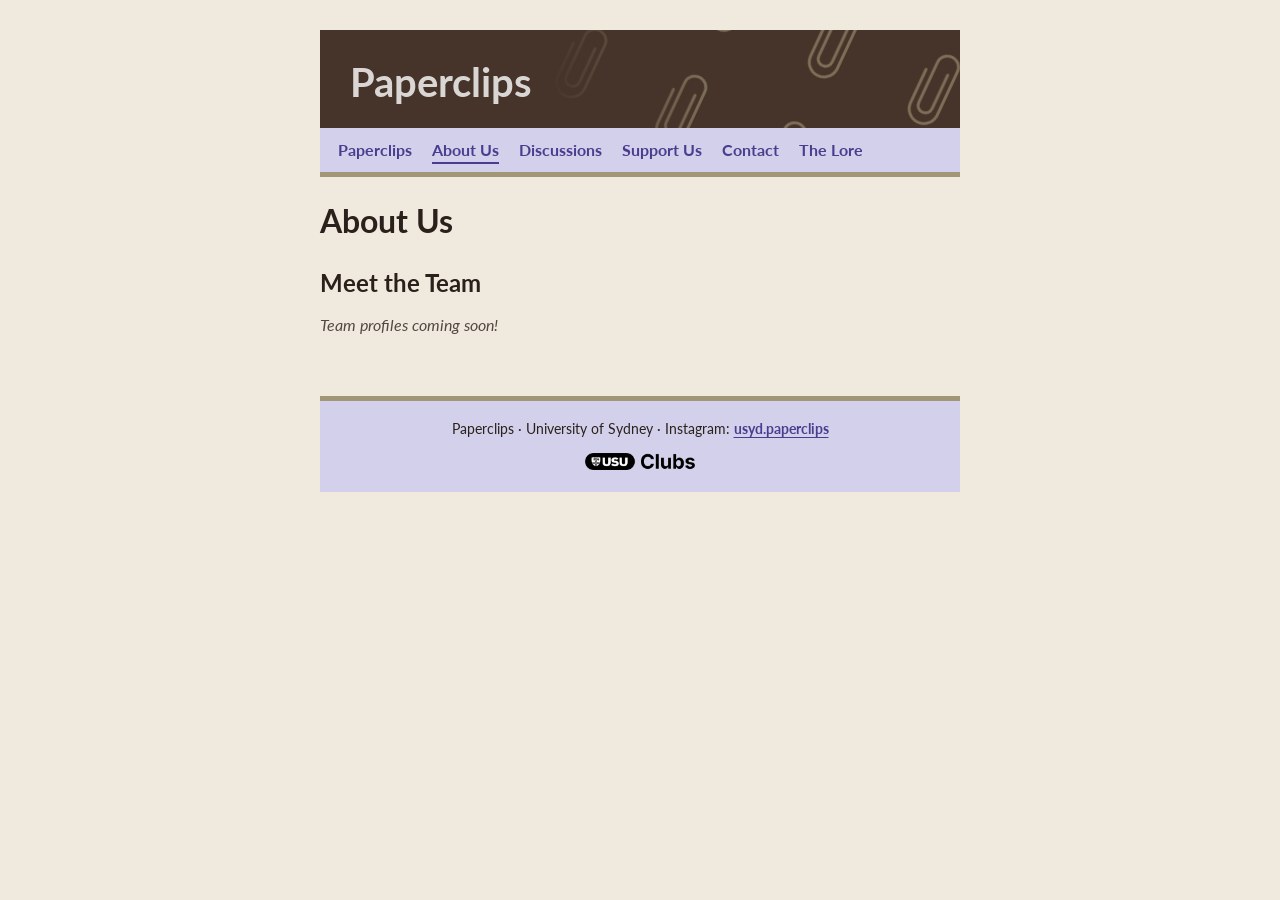
==== about.html @ b9c13a14 "Paperclips website Co-Authored-By: Claude Opus 5.5 <noreply@anthropic.com>" ====
<!DOCTYPE html>
<html lang="en">
<head>
    <meta charset="utf-8">
    <meta name="viewport" content="width=device-width, initial-scale=1">
    <title>About Us | Paperclips</title>
    <link rel="icon" type="image/png" href="images/no-hand-paperclips-logo_Hand%20only.png">
    <link href="style.css" rel="stylesheet">
    <link rel="preconnect" href="https://fonts.gstatic.com">
    <link href="https://fonts.googleapis.com/css2?family=Lato:ital,wght@0,100;0,300;0,400;0,700;0,900;1,100;1,300;1,400;1,700;1,900&display=swap" rel="stylesheet">
</head>

<body>


    <header>

        <h1> Paperclips</h1>


    <nav>
       
        <a href="index.html">Paperclips</a>
        <a href="about.html" aria-current="page">About Us</a>
        <a href="discussions.html">Discussions</a>
        <a href="support.html">Support Us</a>
        <a href="contact.html">Contact</a>
        <a href="the-lore.html">The Lore</a>
    
    </nav> 

</header>

<h1>About Us</h1>

<h2>Meet the Team</h2>

<!-- COMING SOON: delete this paragraph and the word "hidden" below once the team cards are filled in -->
<p class="coming-soon">Team profiles coming soon!</p>

<section class="wholegallery" hidden>

  <!-- PLACEHOLDER: replace the photo, name and bio -->
  <div class="gallery">
    <a target="_blank" href="images/committee-placeholder.svg">
      <img src="images/committee-placeholder.svg" alt="Committee member" width="700" height="500">
    </a>
    <div class="desc"><span class="name placeholder">[Name]</span><br><br><em class="placeholder">[Role]</em><br><br>
      <em class="placeholder">[A short bio]</em></div>
  </div>

  <!-- PLACEHOLDER: replace the photo, name and bio -->
  <div class="gallery">
    <a target="_blank" href="images/committee-placeholder.svg">
      <img src="images/committee-placeholder.svg" alt="Committee member" width="700" height="500">
    </a>
    <div class="desc"><span class="name placeholder">[Name]</span><br><br><em class="placeholder">[Role]</em><br><br>
      <em class="placeholder">[A short bio]</em></div>
  </div>

  <!-- PLACEHOLDER: replace the photo, name and bio -->
  <div class="gallery">
    <a target="_blank" href="images/committee-placeholder.svg">
      <img src="images/committee-placeholder.svg" alt="Committee member" width="700" height="500">
    </a>
    <div class="desc"><span class="name placeholder">[Name]</span><br><br><em class="placeholder">[Role]</em><br><br>
      <em class="placeholder">[A short bio]</em></div>
  </div>

</section>

<footer>
    <p>Paperclips &middot; University of Sydney &middot; Instagram: <a href="https://www.instagram.com/usyd.paperclips/">usyd.paperclips</a></p>
    <a class="footer-usu" href="https://usu.edu.au/" target="_blank" rel="noopener"><img src="images/usu-clubs-logo-black.png" alt="USU Clubs" width="110" height="17"></a>
</footer>

</body>
</html>
---- style.css ----
/* Lavender from the Paperclips logo */
:root{--lavender: #d2d0ea; --lavender-dark: #5e4fae; --brown: #3b2a1d}

html{background-color: lightgoldenrodyellow; overflow-y: scroll}

body{width: 50%; max-width: 720px; margin: auto}

nav{background-color:burlywood; padding: 12px 10px; border-bottom: 5px solid var(--lavender);}

a{margin-left: 10px; text-decoration: none; font-family: "Lato"; font-weight: 700;
}

a, a:visited{color: var(--brown)}

p a, li a{margin-left: 0; text-decoration: underline; text-decoration-thickness: 1px; text-decoration-color: var(--lavender-dark); text-underline-offset: 3px}

nav a{margin: 0 8px}

nav a[aria-current="page"]{text-decoration: underline; text-decoration-color: var(--lavender-dark);
    text-decoration-thickness: 1.5px; text-underline-offset: 6px}

a:hover{color: var(--lavender-dark)}

.p1{color:crimson}

.p2{color:blue}

p {font-family: "Lato"; line-height: 1.45;}

h1, h2, h3{font-family: "Lato";}

body > h1{margin: 24px 0 20px}

h2{margin: 28px 0 8px}

li{font-family: "Lato"; line-height: 1.45;}

ul{list-style: none; padding-left: 4px}

ul li{position: relative; padding-left: 22px}

ul li::before{

    content: ""; position: absolute; left: 2px; top: calc(0.725em - 8px);
    width: 9px; height: 16px; background: url("images/list-bullet.svg") no-repeat center / contain;
}


.photo-right{

    float: right; margin: 0 0 10px 20px;
}

aside{

    float:right; width:280px; display: block; text-align: center;
    background-color: var(--lavender); margin: 0 0 16px 24px; padding: 12px 16px;
    border-radius: 4px;
    font-family: "Lato";
}

.logo{

    float: left; margin: 4px 20px 12px 0
}

aside blockquote{margin: 8px 0 12px; font-style: italic; line-height: 1.5}

header{background-image:url("images/header-banner-brown.svg"); background-size: cover; padding-top: 28px; margin-top: 30px; }

header h1{color: rgb(255, 255, 255, 0.8); margin: 0 0 22px 30px; font-size: 40px;}

th, td {font-family: "Lato";

    border: solid black 1px; padding: 5px;
    text-align: center;

}

table{border-collapse: collapse;}

caption{
    font-family: "Lato"; font-size: 24px; padding: 10px; font-weight: 900;

}

th{

    background-color: saddlebrown;
    color: white;
}

img{max-width: 100%; height: auto;}


/* "The nerdy bit" dropdown */

details{

    background-color: var(--lavender); padding: 10px 16px; margin: 20px 0; clear: both;
    border-radius: 4px;
    font-family: "Lato";
}

summary{font-weight: 700; cursor: pointer;}

summary:hover{color: var(--lavender-dark)}

details p{margin-bottom: 4px}

/* Discussions page: one collapsible box per session */

.sessions details{margin: 12px 0}

.sessions summary{font-size: 17px}

.topics li{margin-bottom: 6px}

.topic-question{display: block; font-size: 14px; line-height: 1.4; opacity: 0.8}

/* On devices with a mouse, show each question as a tooltip on hover instead */
@media (hover: hover){

    .topics li strong{text-decoration: underline dotted rgba(74, 61, 143, 0.5); text-underline-offset: 4px; cursor: default}

    .topic-question{

        position: absolute; left: 22px; top: calc(100% + 4px); z-index: 5;
        width: max-content; max-width: 380px; padding: 8px 12px; border-radius: 6px;
        background-color: #e7e5f4; box-shadow: 0 3px 10px rgba(43, 33, 28, 0.18);
        opacity: 0; visibility: hidden; transition: opacity 0.15s;
    }

    .topics li:hover .topic-question, .topics li:focus .topic-question{opacity: 1; visibility: visible}
}

.session-question{display: block; font-size: 14px; font-weight: 400; line-height: 1.4; opacity: 0.8}

.session-question{margin: 4px 0 2px 18px}


.sessions details[open] summary{margin-bottom: 8px}

.signoff{font-style: italic}

/* Drawing (The Lore page) */

figure.drawing{clear: both; margin: 20px 0}

figure.drawing img{display: block; width: 100%; border-radius: 4px}

figure.drawing figcaption{font-family: "Lato"; font-size: 14px; font-style: italic; margin-top: 6px; opacity: 0.8}

/* Quote box (The Lore page) */

blockquote.quote{

    clear: both; margin: 20px 0; padding: 14px 20px 6px;
    background-color: #e7e5f4; border-left: 4px solid #a19776; border-radius: 4px;
}

blockquote.quote p{font-style: italic; margin-top: 0}

blockquote.quote p.quote-source{font-style: normal; font-size: 14px; text-align: right}

.coming-soon{font-style: italic; opacity: 0.8}

[hidden]{display: none !important}


/* Gallery, based on the 2nd World Problems about us page */

.wholegallery{

    display: grid; grid-template-columns: repeat(auto-fill, minmax(190px, 1fr));
    gap: 32px; margin: 24px 0;
}

div.gallery {
    background-color: white;
    padding: 10px 10px 4px;
    box-shadow: 0 2px 8px rgba(59, 42, 29, 0.25);
}

div.gallery > a {
    display: block;
    margin: 0;
}

div.gallery img {
    display: block;
    width: 100%;
}

div.desc {
    padding: 14px 6px 16px;
    text-align: center;
    font-family: "Lato";
    font-weight: 300;
}

div.desc .name{
    font-size: 20px;
    font-weight: 700;
}

.placeholder{background-color: yellow;}


/* Meetup button, based on the 2nd World Problems tickets button */

a.meetupbtn, a.meetupbtn:visited{

    display: inline-block; margin: 8px 0 4px; padding: 14px 26px;
    background-color: var(--brown); color: lightgoldenrodyellow;
    border-radius: 40px;
}

a.meetupbtn:hover{background-color: var(--lavender-dark); color: white}


/* Supported by (support page) */

.supporter{

    border-top: 1px solid rgba(59, 42, 29, 0.2); padding: 28px 4px 12px; margin: 0;
}

h2 + .supporter{margin-top: 20px}

a.supporter-logo{

    display: flex; align-items: center; gap: 14px; margin: 0 0 18px;
    font-size: 18px; font-weight: 900; color: var(--brown);
}

a.supporter-logo img{display: block; border-radius: 4px; height: auto}

a.supporter-logo:hover{color: var(--lavender-dark)}

.usu-clubs{width: 180px}

.supporter p{margin-top: 0}

.supporter p.disclaimer{font-size: 13px; color: #6b5a4b; line-height: 1.4}


/* How to join steps (contact page) */

ol.steps{padding-left: 22px}

ol.steps li{margin-bottom: 8px; padding-left: 4px}

ol.steps li::marker{font-weight: 900; color: var(--lavender-dark)}


/* Footer */

footer{

    margin: 60px 0 30px; padding: 4px 20px; background-color: burlywood;
    border-top: 5px solid var(--lavender); text-align: center; font-size: 14px;
}



footer a.footer-usu{display: inline-block; margin: 0 0 14px}

footer a.footer-usu img{display: block}

/* Responsive */

@media (max-width: 1100px){

    body{width: 80%}
}

@media (max-width: 700px){

    body{width: auto; margin: 0 16px}

    footer{margin-bottom: 16px}

    header{padding-top: 24px; margin-top: 0}

    header h1{margin: 0 0 18px 16px; font-size: 32px}

    nav{display: flex; flex-wrap: wrap; gap: 8px 0; padding: 10px 6px}

    aside{float: none; width: auto; margin: 0 0 20px}

    body > h1{margin: 20px 0 16px}

    .logo, .photo-right img{width: 110px}
}


/* ---------- Theme: four colours ----------
   Beige (page), brown (banner, button, stripes, text), lavender (nav, footer, boxes; from the logo)
   and one purple (links, bullets, underlines).
   Delete everything from here down to go back to the yellow and tan look. */

:root{--brown: #46332a; --lavender-dark: #4a3d8f}

html{background-color: #f0e9dd}

body{color: #2b211c}

header{background-image: url("images/header-banner-brown.svg")}

nav{background-color: var(--lavender); border-bottom-color: #a19776}

footer{background-color: var(--lavender); border-top-color: #a19776}

a, a:visited, nav a, nav a:visited{color: var(--lavender-dark)}

a:hover, nav a:hover{color: var(--brown)}

a.supporter-logo, a.supporter-logo:visited{color: var(--brown)}

a.supporter-logo:hover{color: var(--lavender-dark)}

details{background-color: #e7e5f4}

a.meetupbtn, a.meetupbtn:visited{background-color: var(--brown); color: #f0e9dd}

a.meetupbtn:hover{background-color: var(--lavender-dark); color: #ffffff}

.supporter{border-top-color: rgba(70, 51, 42, 0.2)}

.supporter p.disclaimer{color: #6e6259}

div.gallery{box-shadow: 0 2px 8px rgba(70, 51, 42, 0.2)}
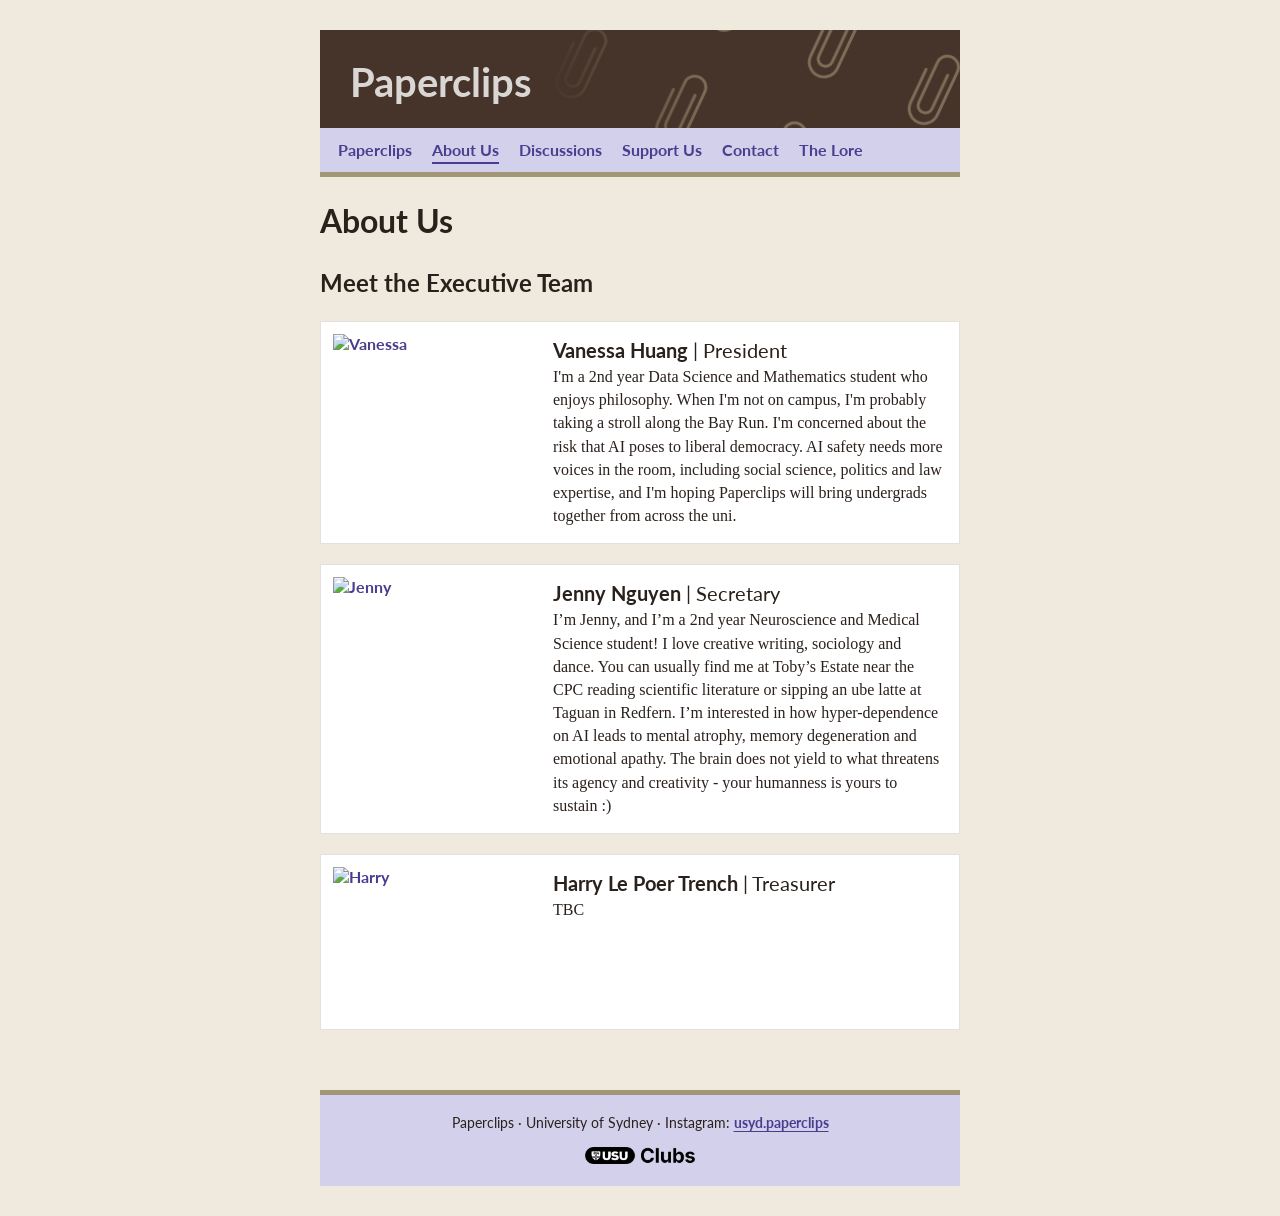
==== commit 24644272: "update website with bio" ====
--- a/about.html
+++ b/about.html
@@ -33,38 +33,40 @@
 
 <h1>About Us</h1>
 
-<h2>Meet the Team</h2>
+<h2>Meet the Executive Team</h2>
 
-<!-- COMING SOON: delete this paragraph and the word "hidden" below once the team cards are filled in -->
-<p class="coming-soon">Team profiles coming soon!</p>
+<section class="wholegallery">
 
-<section class="wholegallery" hidden>
-
-  <!-- PLACEHOLDER: replace the photo, name and bio -->
   <div class="gallery">
-    <a target="_blank" href="images/committee-placeholder.svg">
-      <img src="images/committee-placeholder.svg" alt="Committee member" width="700" height="500">
+    <a target="_blank" href="images/vanessa.png">
+      <img src="images/vanessa.png" alt="Vanessa" width="700" height="500">
     </a>
-    <div class="desc"><span class="name placeholder">[Name]</span><br><br><em class="placeholder">[Role]</em><br><br>
-      <em class="placeholder">[A short bio]</em></div>
+    <div class="desc">
+      <p class="name">Vanessa Huang <span class="name-role">| President</span></p>
+      <p class="bio">I'm a 2nd year Data Science and Mathematics student who enjoys philosophy. When I'm not on campus, I'm probably taking a stroll along the Bay Run. I'm concerned about the risk that AI poses to liberal democracy. AI safety needs more voices in the room, including social science, politics and law expertise, and I'm hoping Paperclips will bring undergrads together from across the uni.</p>
+    </div>
   </div>
 
   <!-- PLACEHOLDER: replace the photo, name and bio -->
   <div class="gallery">
-    <a target="_blank" href="images/committee-placeholder.svg">
-      <img src="images/committee-placeholder.svg" alt="Committee member" width="700" height="500">
+    <a target="_blank" href="images/jenny.png">
+      <img src="images/jenny.png" alt="Jenny" width="700" height="500">
     </a>
-    <div class="desc"><span class="name placeholder">[Name]</span><br><br><em class="placeholder">[Role]</em><br><br>
-      <em class="placeholder">[A short bio]</em></div>
+    <div class="desc">
+      <p class="name">Jenny Nguyen <span class="name-role">| Secretary</span></p>
+      <p class="bio">I’m Jenny, and I’m a 2nd year Neuroscience and Medical Science student! I love creative writing, sociology and dance. You can usually find me at Toby’s Estate near the CPC reading scientific literature or sipping an ube latte at Taguan in Redfern. I’m interested in how hyper-dependence on AI leads to mental atrophy, memory degeneration and emotional apathy. The brain does not yield to what threatens its agency and creativity - your humanness is yours to sustain :)</p>
+    </div>
   </div>
 
-  <!-- PLACEHOLDER: replace the photo, name and bio -->
   <div class="gallery">
-    <a target="_blank" href="images/committee-placeholder.svg">
-      <img src="images/committee-placeholder.svg" alt="Committee member" width="700" height="500">
+    <a target="_blank" href="images/harry.png">
+      <img src="images/harry.png" alt="Harry" width="700" height="500">
     </a>
-    <div class="desc"><span class="name placeholder">[Name]</span><br><br><em class="placeholder">[Role]</em><br><br>
-      <em class="placeholder">[A short bio]</em></div>
+    <div class="desc">
+      <p class="name">Harry Le Poer Trench <span class="name-role">| Treasurer</span></p>
+      <p class="bio">TBC</p>
+
+    </div>
   </div>
 
 </section>
--- a/style.css
+++ b/style.css
@@ -145,6 +145,18 @@
 
 /* Drawing (The Lore page) */
 
+/* Drawing and logo side by side, same height (widths match the 4:3 and 1:1 image shapes) */
+/* Images float left so the paragraph wraps beside and then underneath them */
+.logo-row{display: flow-root; clear: both; margin: 12px 0 20px}
+
+.logo-row > p{margin-top: 0}
+
+.logo-pair{display: flex; gap: 10px; align-items: flex-start; float: left; width: 410px; margin: 4px 20px 8px 0}
+
+.logo-pair figure.drawing{flex: 4 1 0; margin: 0; min-width: 0}
+
+.logo-pair figure.logo-final{flex: 3 1 0}
+
 figure.drawing{clear: both; margin: 20px 0}
 
 figure.drawing img{display: block; width: 100%; border-radius: 4px}
@@ -172,14 +184,16 @@
 
 .wholegallery{
 
-    display: grid; grid-template-columns: repeat(auto-fill, minmax(190px, 1fr));
-    gap: 32px; margin: 24px 0;
-}
-
+    display: grid; grid-template-columns: 1fr;
+    gap: 20px; margin: 24px 0;
+}
+
+/* One person per row: photo on the left, name, role and bio on the right */
 div.gallery {
+    display: grid; grid-template-columns: 200px 1fr; gap: 20px; align-items: start;
     background-color: white;
-    padding: 10px 10px 4px;
-    box-shadow: 0 2px 8px rgba(59, 42, 29, 0.25);
+    padding: 12px;
+    border: 1px solid rgba(70, 51, 42, 0.15);
 }
 
 div.gallery > a {
@@ -190,11 +204,13 @@
 div.gallery img {
     display: block;
     width: 100%;
+    aspect-ratio: 4 / 3; object-fit: cover; object-position: 50% 30%;
 }
 
 div.desc {
-    padding: 14px 6px 16px;
-    text-align: center;
+    padding: 2px 4px 4px 0;
+    text-align: left;
+    line-height: 1.45;
     font-family: "Lato";
     font-weight: 300;
 }
@@ -204,6 +220,12 @@
     font-weight: 700;
 }
 
+div.desc p{margin: 0}
+
+div.desc .name-role{font-weight: 400}
+
+div.desc .role{margin: 2px 0 10px; opacity: 0.8}
+
 .placeholder{background-color: yellow;}
 
 
@@ -292,6 +314,10 @@
     body > h1{margin: 20px 0 16px}
 
     .logo, .photo-right img{width: 110px}
+
+    div.gallery{grid-template-columns: 110px 1fr; gap: 14px; padding: 10px}
+
+    .logo-pair{float: none; width: 100%; margin: 0 0 12px}
 }
 
 
@@ -330,4 +356,4 @@
 
 .supporter p.disclaimer{color: #6e6259}
 
-div.gallery{box-shadow: 0 2px 8px rgba(70, 51, 42, 0.2)}
+div.gallery{box-shadow: none}
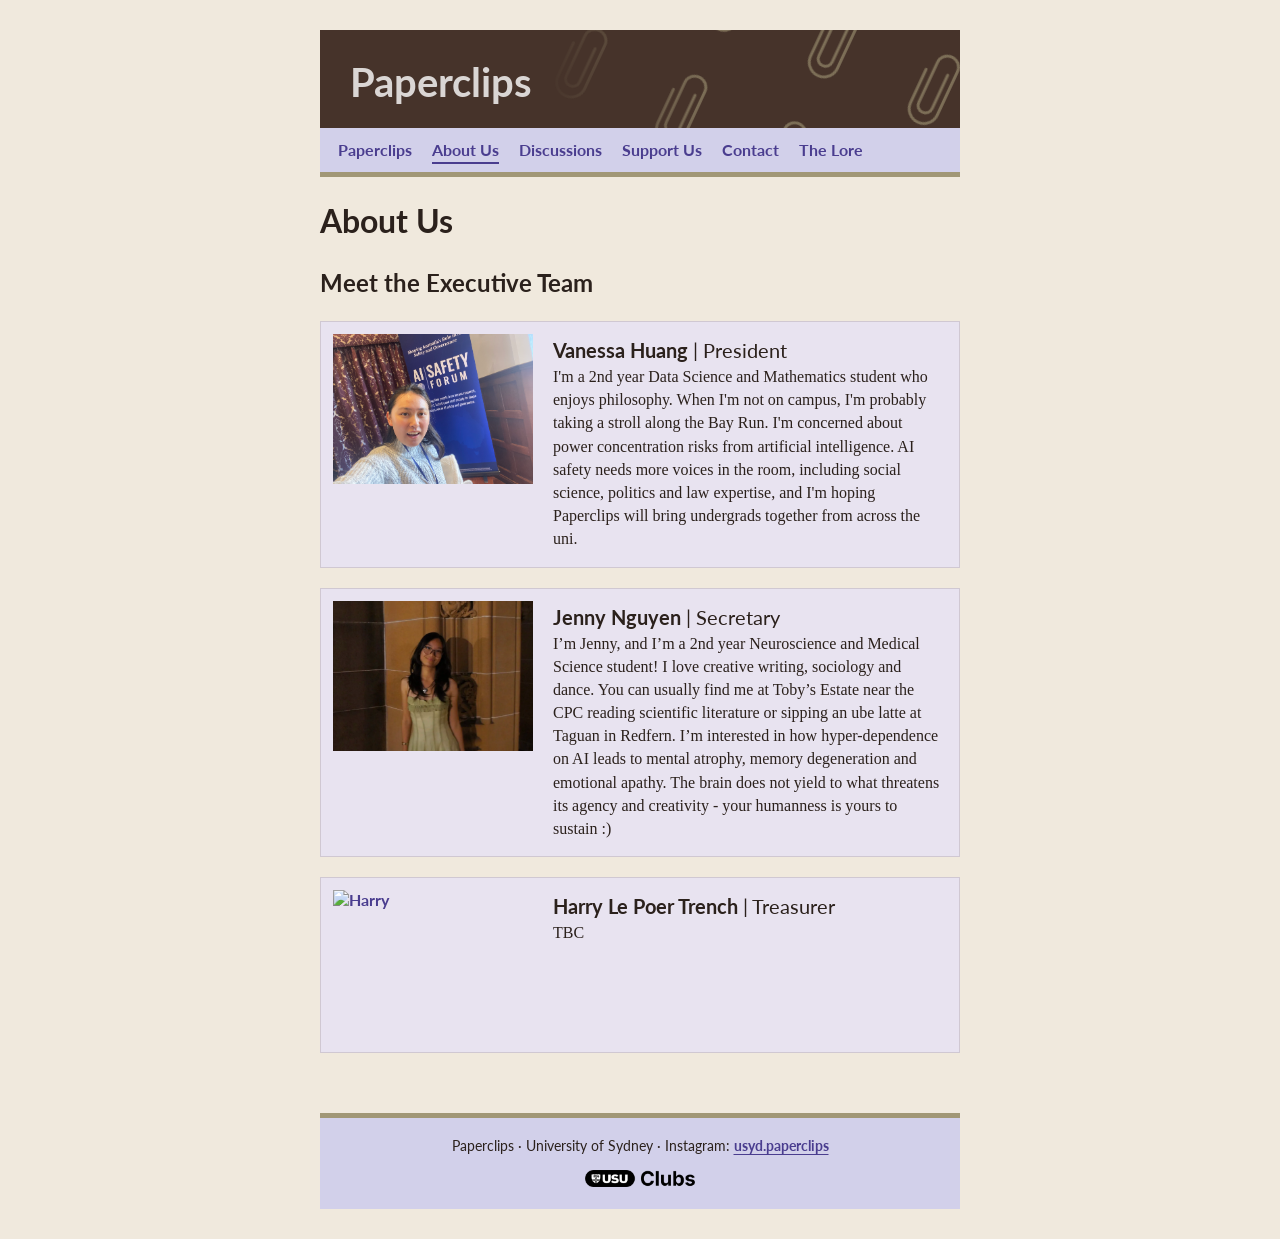
==== commit 3c09f75c: "edits to bio" ====
--- a/about.html
+++ b/about.html
@@ -43,7 +43,7 @@
     </a>
     <div class="desc">
       <p class="name">Vanessa Huang <span class="name-role">| President</span></p>
-      <p class="bio">I'm a 2nd year Data Science and Mathematics student who enjoys philosophy. When I'm not on campus, I'm probably taking a stroll along the Bay Run. I'm concerned about the risk that AI poses to liberal democracy. AI safety needs more voices in the room, including social science, politics and law expertise, and I'm hoping Paperclips will bring undergrads together from across the uni.</p>
+      <p class="bio">I'm a 2nd year Data Science and Mathematics student who enjoys philosophy. When I'm not on campus, I'm probably taking a stroll along the Bay Run. I'm concerned about power concentration risks from artificial intelligence. AI safety needs more voices in the room, including social science, politics and law expertise, and I'm hoping Paperclips will bring undergrads together from across the uni.</p>
     </div>
   </div>
 
--- a/style.css
+++ b/style.css
@@ -191,7 +191,7 @@
 /* One person per row: photo on the left, name, role and bio on the right */
 div.gallery {
     display: grid; grid-template-columns: 200px 1fr; gap: 20px; align-items: start;
-    background-color: white;
+    background-color: #e2dfff90;
     padding: 12px;
     border: 1px solid rgba(70, 51, 42, 0.15);
 }
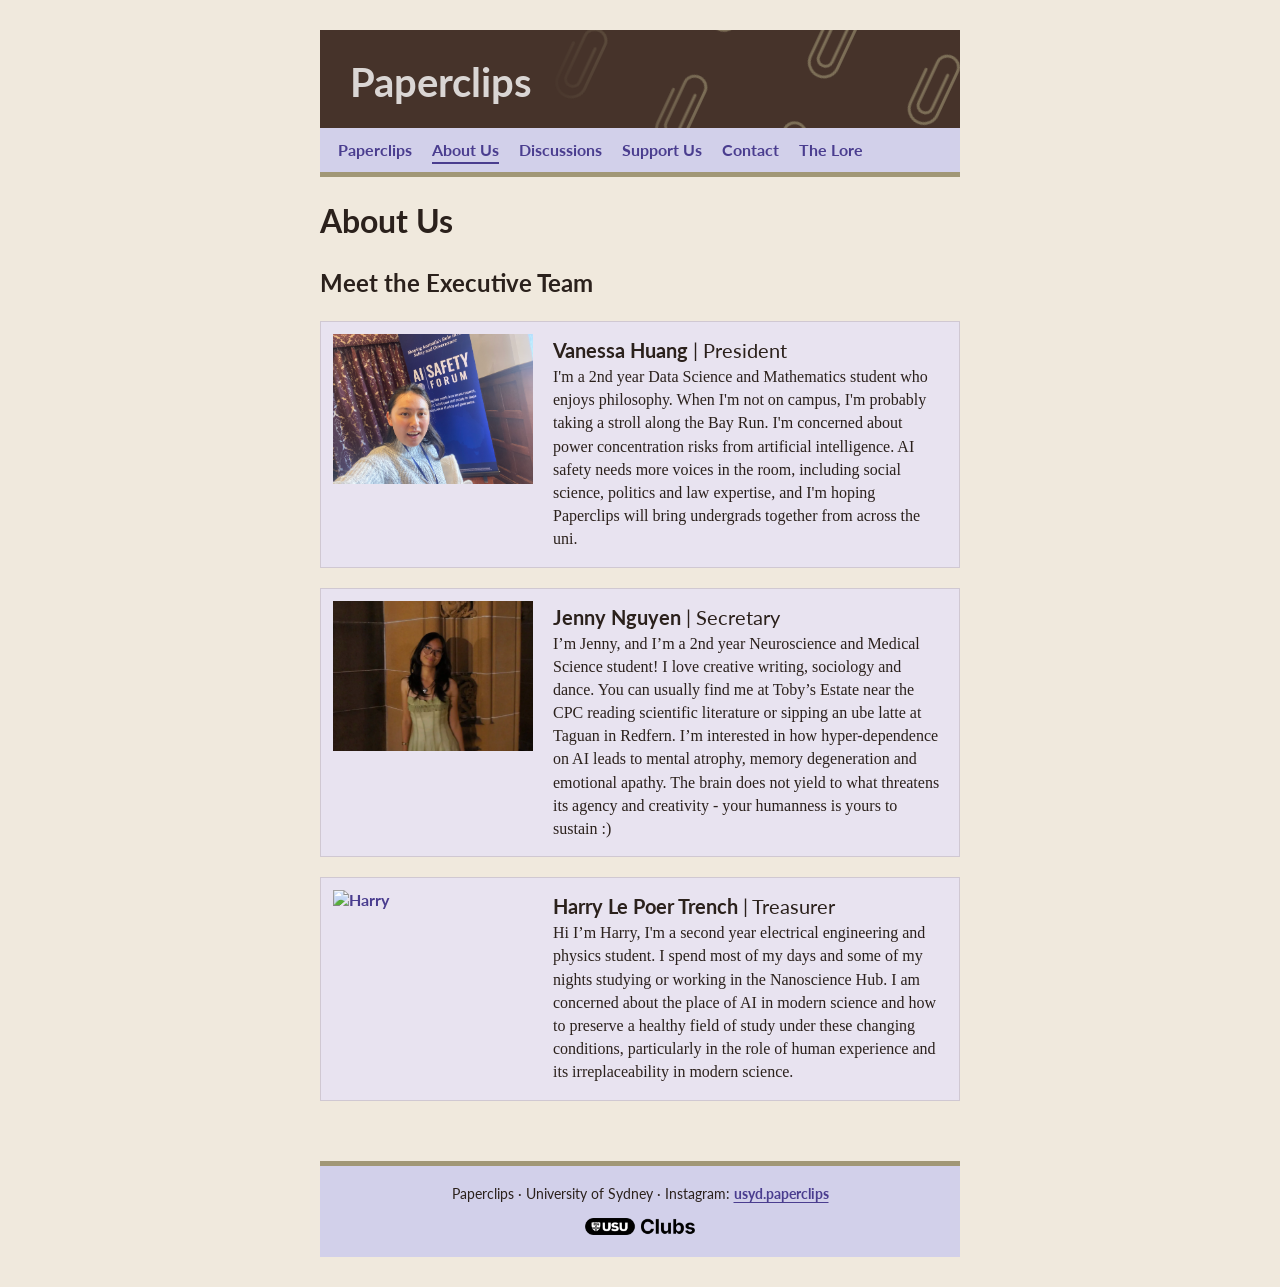
==== commit faf623f1: "add harry bio" ====
--- a/about.html
+++ b/about.html
@@ -64,7 +64,7 @@
     </a>
     <div class="desc">
       <p class="name">Harry Le Poer Trench <span class="name-role">| Treasurer</span></p>
-      <p class="bio">TBC</p>
+      <p class="bio">Hi I’m Harry, I'm a second year electrical engineering and physics student. I spend most of my days and some of my nights studying or working in the Nanoscience Hub. I am concerned about the place of AI in modern science and how to preserve a healthy field of study under these changing conditions, particularly in the role of human experience and its irreplaceability in modern science.</p>
 
     </div>
   </div>
